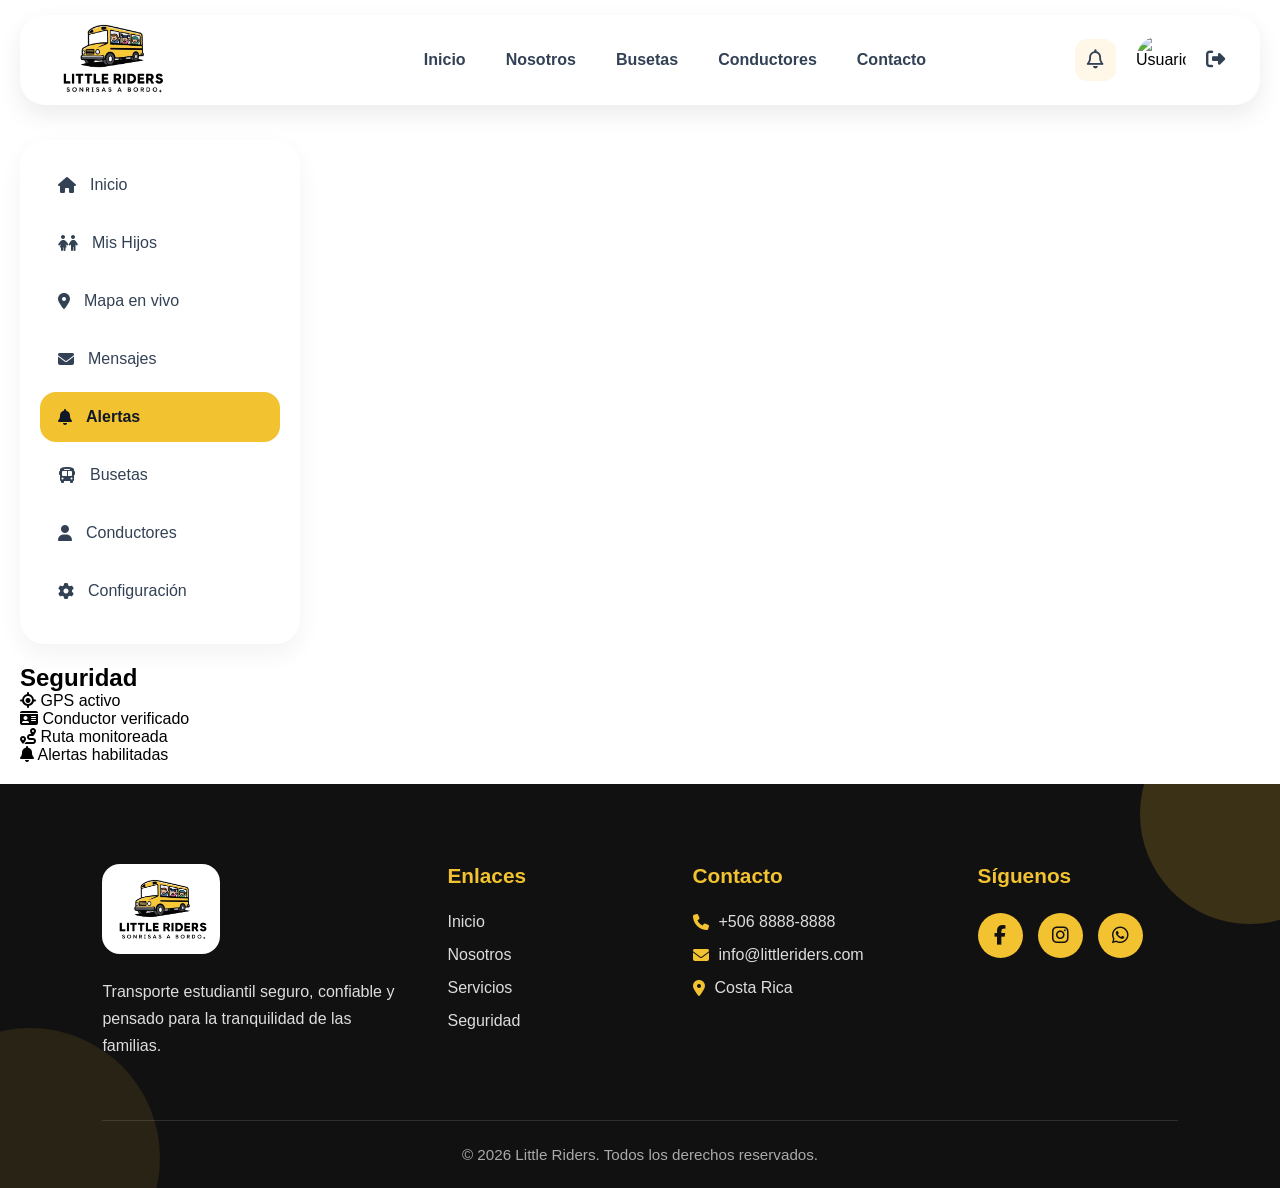
==== alertas.html @ 496f4690 "Se elimina pagos de los html y se modifica ligeramente el menú principal" ====
<!DOCTYPE html>
<html lang="es">
<head>
    <meta charset="UTF-8">
    <meta name="viewport" content="width=device-width, initial-scale=1.0">
    <meta name="description"
        content="Little Riders es una aplicación web creada exclusivamente para que puedas acompañar a tus pequeños en cada ruta, directamente desde tu dispositivo.">
    <meta name="keywords"
        content="Transporte Costa Rica, Niños, transporte de niños, busetas de niños, microbus, transporte de estudiantes, estudiantes, escuelas, Little Riders">
    <meta name="author" content="Little Riders">
    <title>LittleRiders | Alertas</title>
    <link rel="stylesheet" href="css/styleMenu.css">
    <link rel="stylesheet" href="https://cdnjs.cloudflare.com/ajax/libs/font-awesome/6.5.1/css/all.min.css">
    
</head>

<body>

    <!-- HEADER - Parte Superior -->
    <header>
        <div class="logo">
            <img src="img/logoPequeno.png" alt="Little Riders">
        </div>

        <nav>
            <a href="#" class="active">Inicio</a>
            <a href="#">Nosotros</a>
            <a href="busetas.html">Busetas</a>
            <a href="conductores.html">Conductores</a>
            <a href="#contacto">Contacto</a>
        </nav>

        <div class="perfil">

            <a href="#" class="notification-btn">
                <i class="fa-regular fa-bell"></i>
            </a>

            <img src="https://i.pravatar.cc/50" alt="Usuario">

            <a href="index.html" class="logout-btn" title="Cerrar sesión">
                <i class="fa-solid fa-right-from-bracket"></i>
            </a>
        </div>

    </header>

    <main class="dashboard">
        <!-- MENU IZQUIERDO -->
        <aside class="sidebar">

            <div class="sidebar-menu">

                <a href="principal.html" class="menu-item">
                    <i class="fa-solid fa-house"></i>
                    Inicio
                </a>

                <a href="hijos.html" class="menu-item">
                    <i class="fa-solid fa-children"></i>
                    Mis Hijos
                </a>

                <a href="mapa.html" class="menu-item">
                    <i class="fa-solid fa-location-dot"></i>
                    Mapa en vivo
                </a>

                <a href="mensajes.html" class="menu-item">
                    <i class="fa-solid fa-envelope"></i>
                    Mensajes
                </a>

                <a class="menu-item active">
                    <i class="fa-solid fa-bell"></i>
                    Alertas
                </a>

                <a href="busetas.html" class="menu-item">
                    <i class="fa-solid fa-bus"></i>
                    Busetas
                </a>

                <a href="conductores.html" class="menu-item">
                    <i class="fa-solid fa-user"></i>
                    Conductores
                </a>

                <a href="configuracion.html" class="menu-item">
                    <i class="fa-solid fa-gear"></i>
                    Configuración
                </a>

            </div>

            <div class="security-card">

                <h2>Seguridad</h2>

                <div class="security-item">
                    <i class="fa-solid fa-location-crosshairs"></i>
                    <span>GPS activo</span>
                </div>

                <div class="security-item">
                    <i class="fa-solid fa-id-card"></i>
                    <span>Conductor verificado</span>
                </div>

                <div class="security-item">
                    <i class="fa-solid fa-route"></i>
                    <span>Ruta monitoreada</span>
                </div>

                <div class="security-item">
                    <i class="fa-solid fa-bell"></i>
                    <span>Alertas habilitadas</span>
                </div>

            </div>


        </aside>

    </main>

    <footer class="footer" id="contacto">

        <div class="footer-content">

            <div class="footer-col footer-brand">
                <img src="img/logoPequeno.png" alt="Little Riders">

                <p>
                    Transporte estudiantil seguro, confiable y pensado
                    para la tranquilidad de las familias.
                </p>
            </div>

            <div class="footer-col">
                <h3>Enlaces</h3>

                <ul>
                    <li><a href="#">Inicio</a></li>
                    <li><a href="#">Nosotros</a></li>
                    <li><a href="#">Servicios</a></li>
                    <li><a href="#">Seguridad</a></li>
                </ul>
            </div>

            <div class="footer-col">
                <h3>Contacto</h3>

                <ul>
                    <li>
                        <i class="fa-solid fa-phone"></i>
                        +506 8888-8888
                    </li>

                    <li>
                        <i class="fa-solid fa-envelope"></i>
                        info@littleriders.com
                    </li>

                    <li>
                        <i class="fa-solid fa-location-dot"></i>
                        Costa Rica
                    </li>
                </ul>
            </div>

            <div class="footer-col">
                <h3>Síguenos</h3>

                <div class="social-links">
                    <a href="#">
                        <i class="fa-brands fa-facebook-f"></i>
                    </a>

                    <a href="#">
                        <i class="fa-brands fa-instagram"></i>
                    </a>

                    <a href="#">
                        <i class="fa-brands fa-whatsapp"></i>
                    </a>
                </div>
            </div>
        </div>
        <div class="footer-bottom">
            <p>
                © 2026 Little Riders. Todos los derechos reservados.
            </p>
        </div>
    </footer>


</body>
</html>
---- css/styleMenu.css ----
/* =========================================
RESET
========================================= */

* {
    margin: 0;
    padding: 0;
    box-sizing: border-box;
    font-family: 'Segoe UI', sans-serif;
}

/* =========================================
HEADER
========================================= */

header {

    position: fixed;

    top: 15px;
    left: 20px;
    right: 20px;

    height: 90px;

    background: white;

    border-radius: 25px;

    display: grid;

    grid-template-columns: 220px 1fr 150px;

    align-items: center;

    padding: 0 35px;

    z-index: 1000;

    box-shadow: 0 10px 25px rgba(0, 0, 0, .08);
}

.logo img {
    height: 80px;
}

/* =========================================
MENU SUPERIOR
========================================= */

nav {

    display: flex;

    justify-content: center;

    gap: 40px;
}

nav a {
    position: relative;

    text-decoration: none;

    color: #334155;

    font-weight: 600;

    transition: .3s;
}

nav a:hover {
    color: #D97706;
}

nav a::after {
    content: "";

    position: absolute;

    left: 50%;
    bottom: -10px;

    width: 0;
    height: 3px;

    background: #F2C230;

    border-radius: 50px;

    transform: translateX(-50%);

    transition: .3s;
}

nav a:hover::after,
nav a.activo::after {
    width: 100%;
}

nav a.activo {
    color: #D97706;
}

/* =========================================
PERFIL
========================================= */

.perfil {
    display: flex;
    align-items: center;
    gap: 20px;
}

.perfil i {
    font-size: 1.2rem;
    color: #334155;
}

.perfil img {
    width: 50px;
    height: 50px;

    border-radius: 50%;

    object-fit: cover;
}

/* =========================================
NOTIFICACIONES
========================================= */

.notification-btn {

    width: 42px;
    height: 42px;

    display: flex;
    align-items: center;
    justify-content: center;

    border-radius: 12px;

    background: #FFF8E8;

    color: #D97706;

    text-decoration: none;

    transition: .3s;
}

.notification-btn:hover {

    background: #F2C230;

    color: #111827;

    transform: translateY(-2px);

    box-shadow: 0 8px 20px rgba(242, 194, 48, .35);
}



/* =========================================
DASHBOARD
========================================= */

.dashboard {
    margin-top: 120px;

    display: grid;

    grid-template-columns: 280px 1fr;

    gap: 25px;

    padding: 20px;
}



/* =========================================
SIDEBAR
========================================= */

.sidebar {
    display: flex;
    flex-direction: column;
    gap: 20px;
}

.sidebar-menu {
    background: white;

    border-radius: 25px;

    padding: 20px;

    box-shadow: 0 10px 25px rgba(0, 0, 0, .05);
}

/* =========================================
ITEMS MENU
========================================= */

.menu-item {
    display: flex;
    align-items: center;

    gap: 14px;

    padding: 16px 18px;

    margin-bottom: 8px;

    text-decoration: none;

    color: #334155;

    font-weight: 500;

    border-radius: 16px;

    position: relative;

    transition: .3s;
}

.menu-item:hover {

    background: #FFF8E8;

    transform: translateX(5px);

    color: #D97706;
}

.menu-item.active {

    background: #F2C230;

    color: #111827;

    font-weight: 700;
}

.menu-item::after {
    display: none;
}


.menu-item i {
    font-size: 1rem;
}

.menu-divider {
    height: 1px;

    background: #E2E8F0;

    margin: 18px 0;
}

/* =======================================
FOOTER
========================================= */

.footer {
    background: #111;
    color: white;

    padding: 80px 8% 25px;

    position: relative;
    overflow: hidden;
}

.footer::before {
    content: "";

    position: absolute;
    top: -80px;
    right: -80px;

    width: 220px;
    height: 220px;

    background: rgba(242, 194, 48, 0.18);

    border-radius: 50%;
}

.footer::after {
    content: "";

    position: absolute;
    bottom: -100px;
    left: -100px;

    width: 260px;
    height: 260px;

    background: rgba(242, 194, 48, 0.10);

    border-radius: 50%;
}

.footer-content {
    position: relative;
    z-index: 2;

    display: grid;
    grid-template-columns: 1.5fr 1fr 1.2fr 1fr;

    gap: 45px;
}

.footer-col h3 {
    font-size: 1.3rem;

    margin-bottom: 25px;

    color: #f2c230;
}

.footer-brand img {
    height: 90px;

    background: white;

    padding: 10px;

    border-radius: 18px;

    margin-bottom: 20px;
}

.footer-brand p {
    color: #ddd;

    line-height: 1.7;

    max-width: 330px;
}

.footer-col ul {
    list-style: none;
}

.footer-col ul li {
    margin-bottom: 15px;

    color: #ddd;

    display: flex;
    align-items: center;
    gap: 10px;
}

.footer-col ul li i {
    color: #f2c230;
}

.footer-col ul li a {
    text-decoration: none;

    color: #ddd;

    transition: color .3s ease, padding-left .3s ease;
}

.footer-col ul li a:hover {
    color: #f2c230;

    padding-left: 8px;
}

/* 
LINKS E ICONOS DE REDES SOCIALES
*/

.social-links {
    display: flex;
    gap: 15px;
}

.social-links a {
    width: 45px;
    height: 45px;

    border-radius: 50%;

    background: #f2c230;

    color: #111;

    display: flex;
    align-items: center;
    justify-content: center;

    text-decoration: none;

    font-size: 1.2rem;

    transition: transform .3s ease, box-shadow .3s ease, background .3s ease;
}

.social-links a:hover {
    transform: translateY(-6px);

    background: #ffd447;

    box-shadow: 0 12px 25px rgba(242, 194, 48, .35);
}


.footer-bottom {
    position: relative;
    z-index: 2;

    margin-top: 60px;
    padding-top: 25px;

    border-top: 1px solid rgba(255, 255, 255, .12);

    text-align: center;
}

.footer-bottom p {
    color: #aaa;

    font-size: .95rem;
}

/* 
PARA QUE SEA RESPONSIVO
*/

@media (max-width: 1000px) {

    .footer-content {
        grid-template-columns: repeat(2, 1fr);
    }

}

@media (max-width: 600px) {

    .footer {
        padding: 70px 6% 25px;
    }

    .footer-content {
        grid-template-columns: 1fr;
        gap: 35px;
    }

    .footer-brand img {
        height: 75px;
    }

    .footer-col h3 {
        margin-bottom: 18px;
    }

}
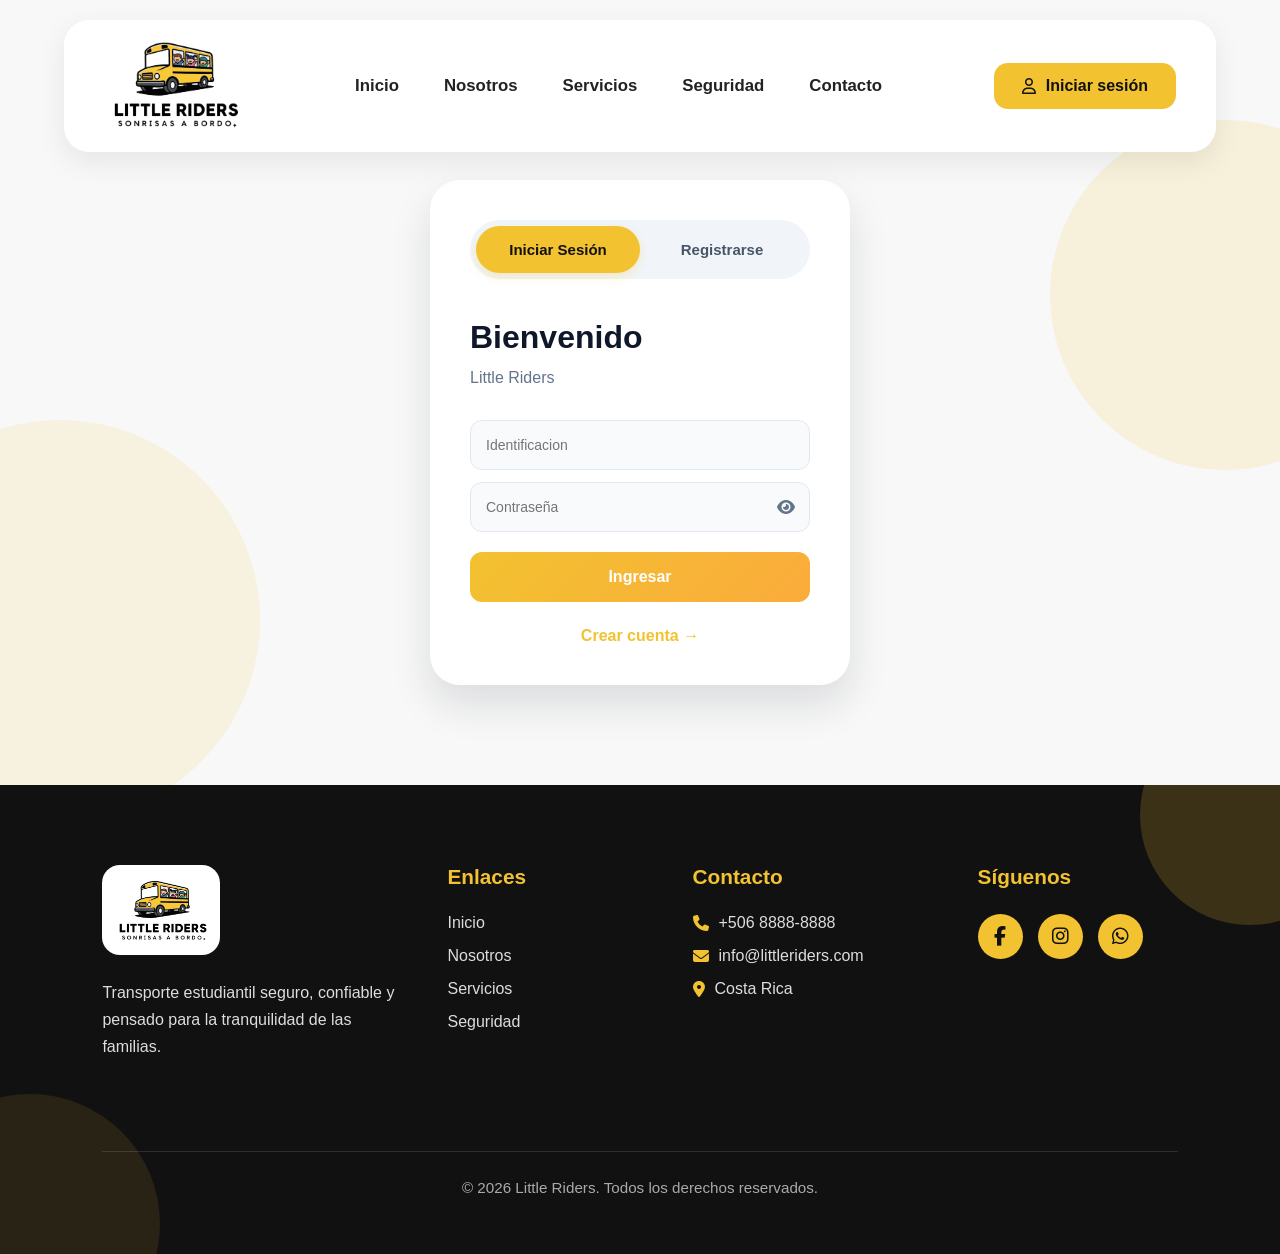
==== commit bce019cb: "Se agrega perfil de usuario dinámico, algunos cambios en el menú y se mejora la  navegación del sist" ====
--- a/alertas.html
+++ b/alertas.html
@@ -10,8 +10,9 @@
     <meta name="author" content="Little Riders">
     <title>LittleRiders | Alertas</title>
     <link rel="stylesheet" href="css/styleMenu.css">
+    <link rel="stylesheet" href="css/stylePrincipal.css">
     <link rel="stylesheet" href="https://cdnjs.cloudflare.com/ajax/libs/font-awesome/6.5.1/css/all.min.css">
-    
+
 </head>
 
 <body>
@@ -36,11 +37,32 @@
                 <i class="fa-regular fa-bell"></i>
             </a>
 
-            <img src="https://i.pravatar.cc/50" alt="Usuario">
-
-            <a href="index.html" class="logout-btn" title="Cerrar sesión">
-                <i class="fa-solid fa-right-from-bracket"></i>
-            </a>
+            <div class="user-profile" id="btnPerfil">
+
+                <img id="fotoPerfilHeader" src="img/usuarios/fotoPerfil1.png" alt="Usuario">
+
+                <div class="user-info">
+                    <h4 id="nombreUsuarioHeader">Usuario</h4>
+                    <small id="rolUsuarioHeader">Padre de familia</small>
+                </div>
+
+                <i class="fa-solid fa-chevron-down arrow-profile"></i>
+            </div>
+
+            <div class="profile-menu" id="profileMenu">
+
+                <button id="btnMiCuenta">
+                    <i class="fa-solid fa-user"></i>
+                    Mi cuenta
+                </button>
+
+                <a href="pagos.html">
+
+                    <i class="fa-solid fa-credit-card"></i>
+                    Pagos
+                </a>
+            </div>
+
         </div>
 
     </header>
@@ -91,6 +113,14 @@
                     Configuración
                 </a>
 
+                <div class="menu-divider"></div>
+
+
+                <a href="index.html" class="menu-item">
+                    <i class="fa-solid fa-right-from-bracket"></i>
+                    Cerrar sesión
+                </a>
+
             </div>
 
             <div class="security-card">
@@ -123,6 +153,57 @@
         </aside>
 
     </main>
+
+    <div class="modal-cuenta" id="modalCuenta">
+
+        <div class="modal-content">
+
+            <button class="cerrar-modal" id="cerrarModal">
+                <i class="fa-solid fa-xmark"></i>
+            </button>
+
+            <h2>Mi cuenta</h2>
+
+            <div class="cuenta-layout">
+
+                <div class="cuenta-foto">
+
+                    <img id="fotoPerfilModal" src="img/usuarios/fotoPerfil1.png" alt="Foto de perfil">
+
+                    <label for="inputFoto" class="btn-cambiar-foto">
+                        Cambiar foto
+                    </label>
+
+                    <input type="file" id="inputFoto" accept="image/*" hidden>
+
+                </div>
+
+                <div class="datos-cuenta">
+
+                    <p><strong>Nombre completo</strong> <span id="cuentaNombre"></span></p>
+                    <p><strong>Cédula</strong> <span id="cuentaCedula"></span></p>
+                    <p><strong>Correo electrónico</strong> <span id="cuentaCorreo"></span></p>
+                    <p><strong>Rol</strong> <span id="cuentaRol"></span></p>
+
+                </div>
+
+            </div>
+
+            <div class="acciones-cuenta">
+
+                <button class="btn-eliminar" id="btnEliminarCuenta">
+                    Eliminar cuenta
+                </button>
+
+                <button class="btn-salir" id="btnCerrarSesion">
+                    Cerrar sesión
+                </button>
+
+            </div>
+
+        </div>
+
+    </div>
 
     <footer class="footer" id="contacto">
 
@@ -194,6 +275,10 @@
         </div>
     </footer>
 
+    <script src="js/storage.js"></script>
+    <script src="js/auth.js"></script>
+    <script src="js/principal.js"></script>
 
 </body>
+
 </html>
--- a/css/styleMenu.css
+++ b/css/styleMenu.css
@@ -29,7 +29,7 @@
 
     display: grid;
 
-    grid-template-columns: 220px 1fr 150px;
+    grid-template-columns: 220px 1fr 380px;
 
     align-items: center;
 
@@ -103,27 +103,233 @@
 }
 
 /* =========================================
-PERFIL
-========================================= */
-
-.perfil {
-    display: flex;
-    align-items: center;
-    gap: 20px;
-}
-
-.perfil i {
-    font-size: 1.2rem;
-    color: #334155;
-}
-
-.perfil img {
-    width: 50px;
-    height: 50px;
-
-    border-radius: 50%;
-
-    object-fit: cover;
+PERFIL Y MODAL
+========================================= */
+
+.perfil{
+    position:relative;
+    display:flex;
+    align-items:center;
+    justify-content:flex-end;
+    gap:18px;
+}
+
+.notification-btn{
+    position:relative;
+    width:52px;
+    height:52px;
+    display:flex;
+    align-items:center;
+    justify-content:center;
+    border-radius:18px;
+    background:#FFF8E8;
+    color:#D97706;
+    text-decoration:none;
+}
+
+.notification-badge{
+    position:absolute;
+    top:-6px;
+    right:-6px;
+    width:22px;
+    height:22px;
+    border-radius:50%;
+    background:#ef4444;
+    color:white;
+    font-size:12px;
+    font-weight:700;
+    display:flex;
+    align-items:center;
+    justify-content:center;
+}
+
+.user-profile{
+    min-width:280px;
+    display:flex;
+    align-items:center;
+    gap:14px;
+    padding:8px 14px;
+    border-radius:20px;
+    cursor:pointer;
+}
+
+.user-profile:hover{
+    background:#F8FAFC;
+}
+
+.user-profile img{
+    width:62px;
+    height:62px;
+    border-radius:50%;
+    object-fit:cover;
+    background:#F1F5F9;
+}
+
+.user-info{
+    flex:1;
+    display:flex;
+    flex-direction:column;
+}
+
+.user-info span{
+    font-size:1.05rem;
+    font-weight:700;
+    color:#0F172A;
+    white-space:nowrap;
+}
+
+.user-info small{
+    color:#64748B;
+    font-size:.9rem;
+    margin-top:5px;
+    white-space:nowrap;
+}
+
+.profile-menu{
+    position:absolute;
+    top:82px;
+    right:0;
+    width:260px;
+    background:white;
+    border-radius:20px;
+    padding:15px;
+    box-shadow:0 18px 40px rgba(15,23,42,.15);
+    display:none;
+    z-index:3000;
+}
+
+.profile-menu.active{
+    display:block;
+}
+
+.profile-menu a,
+.profile-menu button{
+    width:100%;
+    display:flex;
+    align-items:center;
+    gap:15px;
+    padding:16px;
+    border:none;
+    background:white;
+    color:#0F172A;
+    text-decoration:none;
+    font-size:1rem;
+    font-weight:600;
+    border-radius:14px;
+    cursor:pointer;
+}
+
+.profile-menu a:hover,
+.profile-menu button:hover{
+    background:#FFF8E8;
+    color:#D97706;
+}
+
+/* MODAL */
+
+.modal-cuenta{
+    position:fixed;
+    inset:0;
+    background:rgba(15,23,42,.45);
+    display:none;
+    align-items:center;
+    justify-content:center;
+    z-index:4000;
+}
+
+.modal-cuenta.active{
+    display:flex;
+}
+
+.modal-content{
+    position:relative;
+    width:680px;
+    max-width:90%;
+    background:white;
+    border-radius:25px;
+    padding:35px;
+    box-shadow:0 20px 45px rgba(0,0,0,.18);
+}
+
+.cerrar-modal{
+    position:absolute;
+    top:20px;
+    right:20px;
+    border:none;
+    background:white;
+    font-size:1.2rem;
+    cursor:pointer;
+}
+
+.cuenta-layout{
+    display:grid;
+    grid-template-columns:180px 1fr;
+    gap:35px;
+    align-items:center;
+    margin-top:25px;
+}
+
+.cuenta-foto{
+    text-align:center;
+}
+
+.cuenta-foto img{
+    width:120px;
+    height:120px;
+    border-radius:50%;
+    object-fit:cover;
+    background:#F1F5F9;
+    margin-bottom:15px;
+}
+
+.btn-cambiar-foto{
+    display:inline-block;
+    padding:10px 18px;
+    background:#F2C230;
+    border-radius:14px;
+    font-weight:700;
+    cursor:pointer;
+}
+
+.datos-cuenta p{
+    display:grid;
+    grid-template-columns:180px 1fr;
+    margin-bottom:18px;
+    color:#64748B;
+}
+
+.datos-cuenta span{
+    color:#0F172A;
+    font-weight:600;
+}
+
+.acciones-cuenta{
+    display:flex;
+    gap:15px;
+    margin-top:30px;
+    padding-top:25px;
+    border-top:1px solid #E2E8F0;
+}
+
+.btn-eliminar,
+.btn-salir{
+    flex:1;
+    padding:14px;
+    border-radius:14px;
+    font-weight:700;
+    cursor:pointer;
+}
+
+.btn-eliminar{
+    border:1px solid #fecaca;
+    background:#fff;
+    color:#dc2626;
+}
+
+.btn-salir{
+    border:none;
+    background:#F2C230;
+    color:#111827;
 }
 
 /* =========================================
--- a/css/stylePrincipal.css
+++ b/css/stylePrincipal.css
@@ -0,0 +1,199 @@
+
+/* =========================================
+BODY
+========================================= */
+
+body {
+    min-height: 100vh;
+
+    background:
+        radial-gradient(circle at top right,
+            rgba(242, 194, 48, .18),
+            transparent 300px),
+
+        radial-gradient(circle at bottom left,
+            rgba(242, 194, 48, .15),
+            transparent 350px),
+
+        #F8FAFC;
+}
+
+
+/* =========================================
+CONTENIDO
+========================================= */
+
+.dashboard-content {
+    display: flex;
+    flex-direction: column;
+    gap: 25px;
+}
+
+/* =========================================
+FILA SUPERIOR
+========================================= */
+
+.top-row {
+    display: grid;
+
+    grid-template-columns: 2.8fr 1fr;
+
+    gap: 25px;
+}
+
+
+/* =========================================
+MAPA
+========================================= */
+
+.map-card {
+    background: white;
+
+    border-radius: 25px;
+
+    padding: 25px;
+
+    box-shadow: 0 10px 25px rgba(0, 0, 0, .05);
+}
+
+.card-header h2 {
+    color: #0F172A;
+}
+
+.card-header p {
+    color: #64748B;
+
+    margin-top: 5px;
+}
+
+.gps-map {
+
+    margin-top: 20px;
+
+    height: 650px;
+
+    border-radius: 22px;
+
+    overflow: hidden;
+
+    border: 4px solid #FFF8E8;
+}
+
+.gps-map iframe {
+    width: 100%;
+    height: 100%;
+
+    border: none;
+}
+
+/* =========================================
+PANEL DERECHO
+========================================= */
+
+.right-panel {
+    display: grid;
+
+    grid-template-rows: 1fr 1fr;
+
+    gap: 25px;
+}
+
+/* =========================================
+TARJETAS VACÍAS
+========================================= */
+
+.empty-card {
+
+    background: white;
+
+    border-radius: 25px;
+
+    padding: 25px;
+
+    min-height: 250px;
+
+    border: 1px solid #EEF2F7;
+
+    box-shadow: 0 10px 25px rgba(0, 0, 0, .04);
+
+    transition: .3s;
+}
+
+.empty-card:hover {
+
+    transform: translateY(-5px);
+
+    box-shadow: 0 15px 30px rgba(0, 0, 0, .08);
+}
+
+.empty-card h3 {
+    color: #0F172A;
+}
+
+/* =========================================
+FILA INFERIOR
+========================================= */
+
+.bottom-row {
+    display: grid;
+
+    grid-template-columns: 1.5fr 1fr;
+
+    gap: 25px;
+}
+
+.large {
+    min-height: 300px;
+}
+
+/* =========================================
+TARJETA DE SEGURIDAD
+========================================= */
+
+.security-card {
+
+    background: #ffffff;
+
+    color: #111827;
+
+    border-radius: 25px;
+
+    padding: 30px;
+
+    box-shadow: 0 10px 25px rgba(0, 0, 0, .12);
+}
+
+.security-card h2 {
+
+    color: #F2C230;
+
+    margin-bottom: 30px;
+
+    font-size: 2rem;
+}
+
+.security-item {
+
+    display: flex;
+    align-items: center;
+
+    gap: 15px;
+
+    margin-bottom: 22px;
+
+    font-size: 1.05rem;
+}
+
+.security-item:last-child {
+    margin-bottom: 0;
+}
+
+.security-item i {
+
+    width: 28px;
+
+    color: #F2C230;
+
+    font-size: 1.3rem;
+}
+
